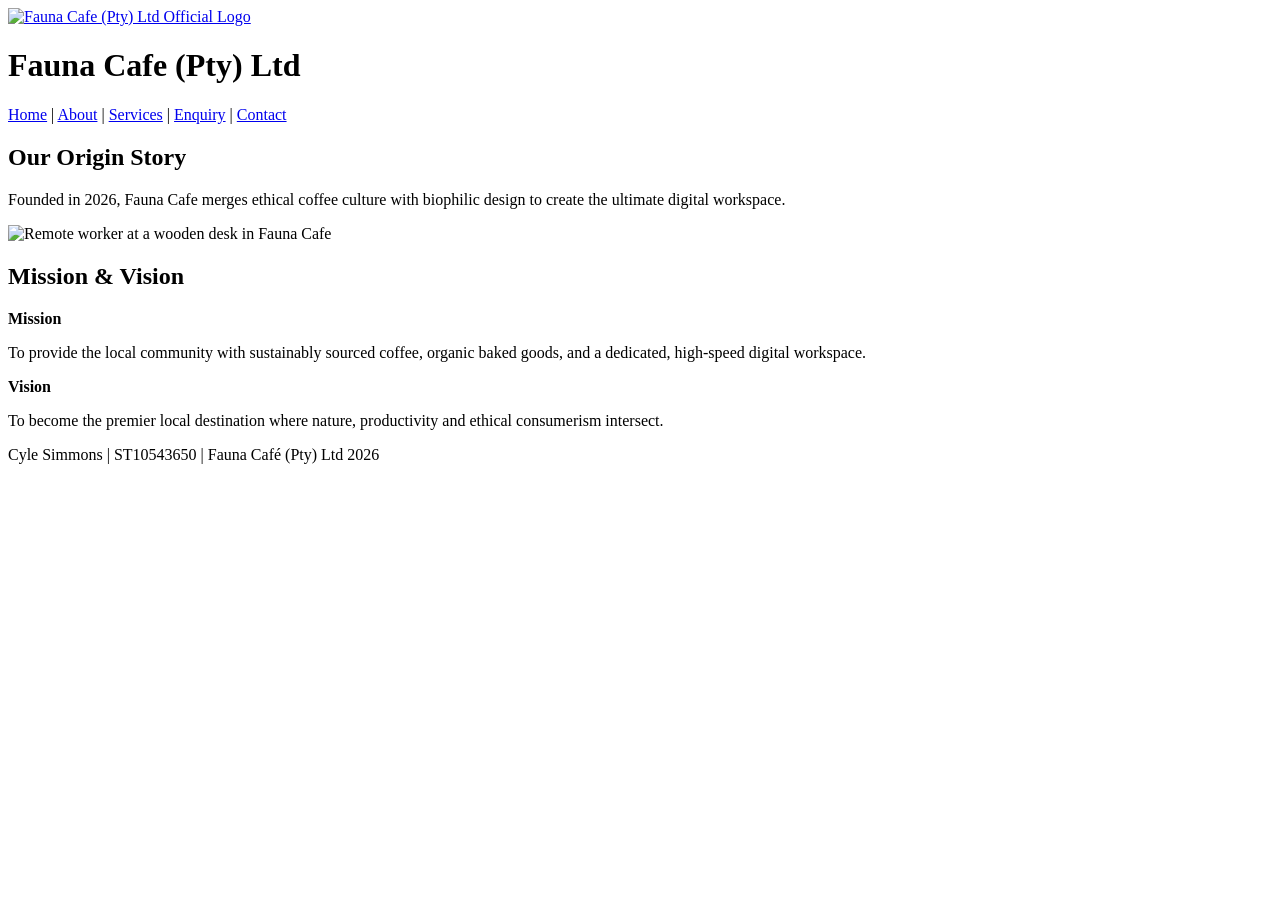
==== about.html @ 8f5383f9 "Assignment Part 1  - HTML Structure Initial Commit" ====
<!DOCTYPE html>
<html lang="en">



<head>
    <meta charset="UTF-8">
    <meta name="viewport" content="width=device-width, initial-scale=1.0">
    <title>About Us - Fauna Cafe</title>
</head>



<body>

    <header>

        <!-- Interactive Logo -->

        <a href="index.html">
            <img src="images/logo.png" alt="Fauna Cafe (Pty) Ltd Official Logo" width="120" height="100">
        </a>

        <h1>Fauna Cafe (Pty) Ltd</h1>

        <nav>
            
            <a href="index.html">Home</a> | 
            <a href="about.html">About</a> | 
            <a href="services.html">Services</a> | 
            <a href="enquiry.html">Enquiry</a> | 
            <a href="contact.html">Contact</a>
        </nav>

    </header>



    <main>

        <article>

            <h2>Our Origin Story</h2>

            <p>Founded in 2026, Fauna Cafe merges ethical coffee culture with biophilic design to create the ultimate digital workspace.</p>

            <img src="images/workspace.jpg" alt="Remote worker at a wooden desk in Fauna Cafe" width="600" height="400">

        </article>


        <section>
            <h2>Mission & Vision</h2>
            <p><b>Mission</b></p>
            <p>To provide the local community with sustainably sourced coffee, organic baked goods, and a dedicated, high-speed digital workspace.</p>
            <p><b>Vision</b></p>
            <p>To become the premier local destination where nature, productivity and ethical consumerism intersect.</p>
        </section>


    </main>

    <footer>

        <p>Cyle Simmons | ST10543650 | Fauna Café (Pty) Ltd 2026</p>

    </footer>
</body>
</html>
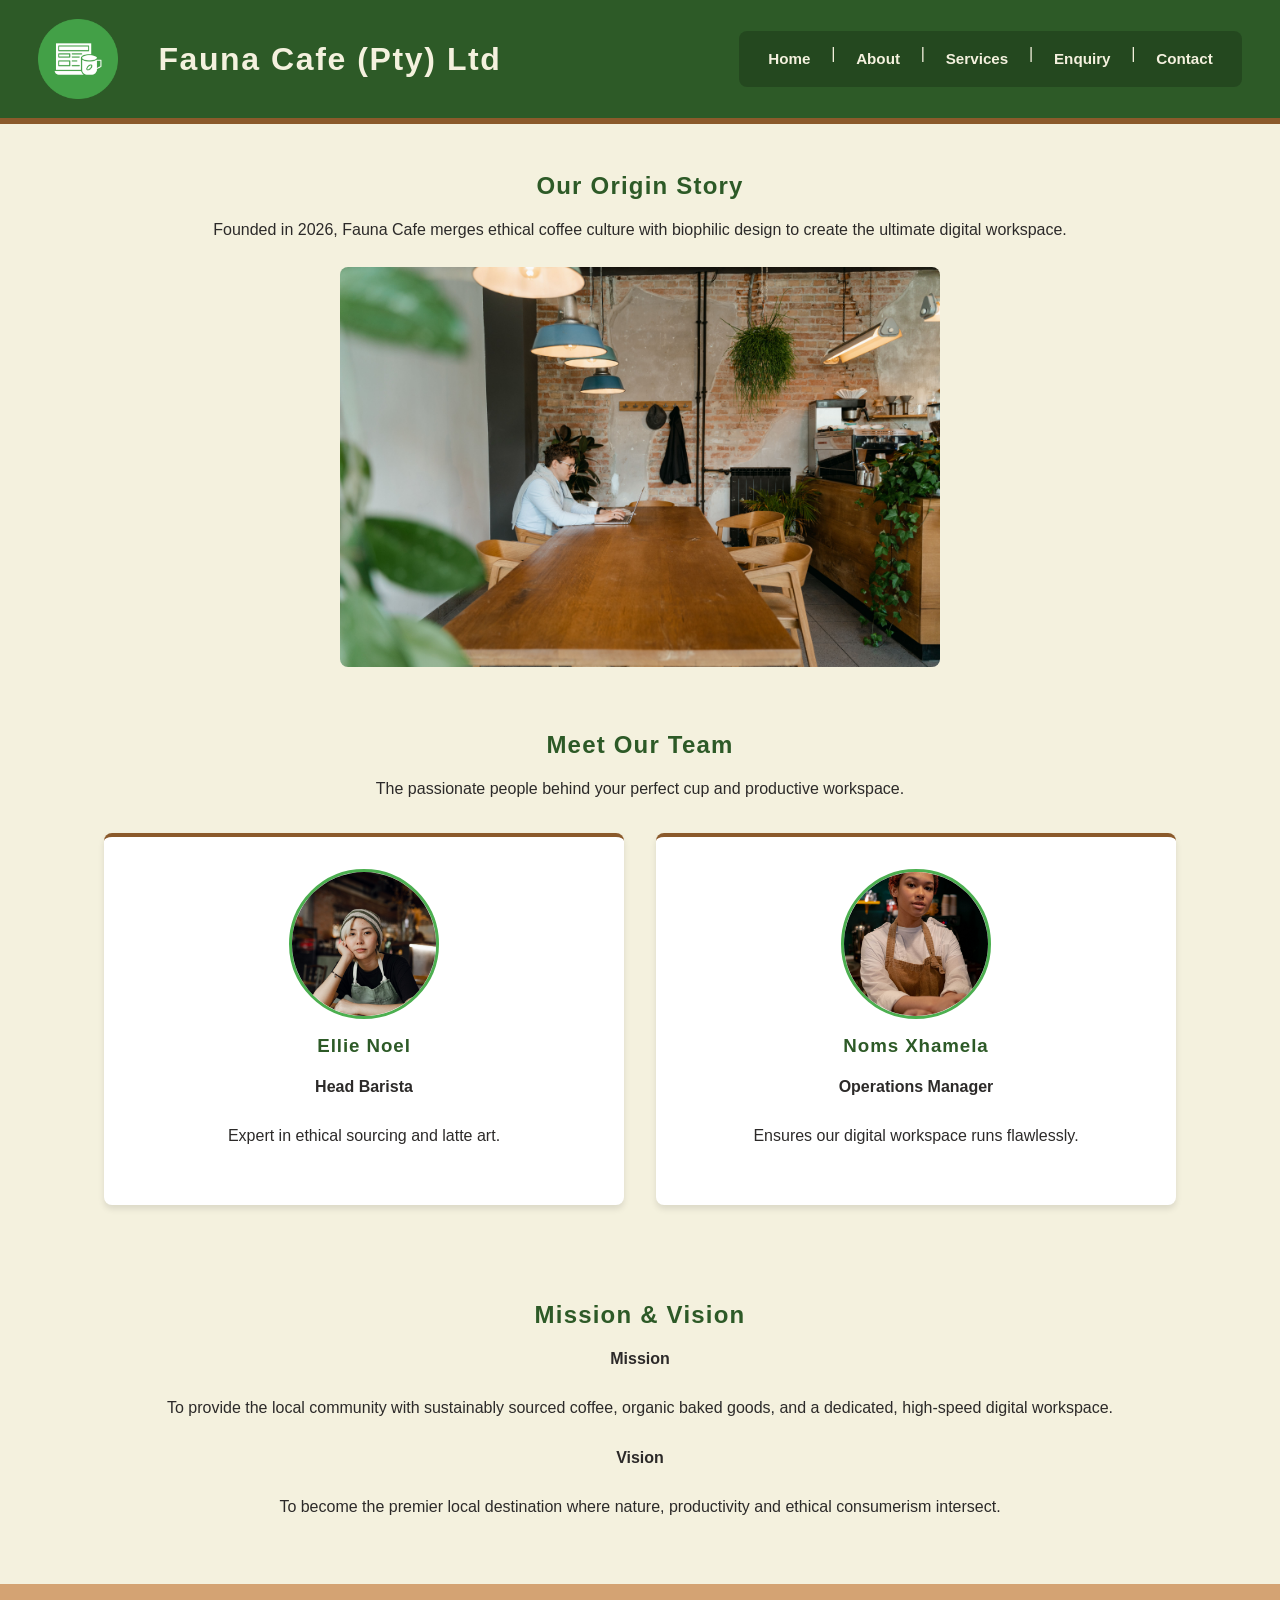
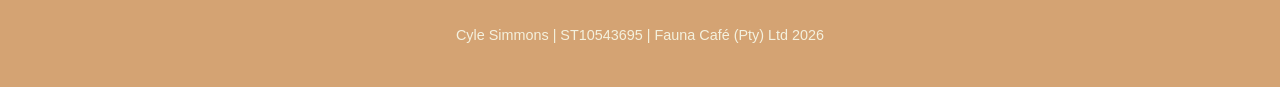
==== commit 14606de3: "Add files via upload Part 2 layout, CSS, and documentation" ====
--- a/about.html
+++ b/about.html
@@ -7,9 +7,12 @@
     <meta charset="UTF-8">
     <meta name="viewport" content="width=device-width, initial-scale=1.0">
     <title>About Us - Fauna Cafe</title>
+
+    <link rel="stylesheet" href="styles.css">
+    
 </head>
 
-
+<!-- Body content for the About Us page -->
 
 <body>
 
@@ -22,6 +25,8 @@
         </a>
 
         <h1>Fauna Cafe (Pty) Ltd</h1>
+        
+        <!-- Navigation links for site-wide accessibility -->
 
         <nav>
             
@@ -34,7 +39,7 @@
 
     </header>
 
-
+<!-- Main content area for the About Us page -->
 
     <main>
 
@@ -45,6 +50,43 @@
             <p>Founded in 2026, Fauna Cafe merges ethical coffee culture with biophilic design to create the ultimate digital workspace.</p>
 
             <img src="images/workspace.jpg" alt="Remote worker at a wooden desk in Fauna Cafe" width="600" height="400">
+
+            <!-- Staff Profiles Section (Amended) -->
+
+        <section id="staff-profiles">
+
+            <h2>Meet Our Team</h2>
+
+            <p>The passionate people behind your perfect cup and productive workspace.</p>
+            
+            <div class="team-grid">
+
+                <article class="staff-card">
+                    
+                    <img src="images/staff_1.jpg" alt="Ellie Noel - Head Barista" width="150" height="150">
+
+                    <h3>Ellie Noel</h3>
+
+                    <p><strong>Head Barista</strong></p>
+
+                    <p>Expert in ethical sourcing and latte art.</p>
+
+                </article>
+
+                <article class="staff-card">
+
+                    <img src="images/staff_2.jpg" alt="Noms Xhamela - Operations Manager" width="150" height="150">
+
+                    <h3>Noms Xhamela</h3>
+
+                    <p><strong>Operations Manager</strong></p>
+
+                    <p>Ensures our digital workspace runs flawlessly.</p>
+
+                </article>
+            </div>
+
+        </section>
 
         </article>
 
@@ -62,7 +104,7 @@
 
     <footer>
 
-        <p>Cyle Simmons | ST10543650 | Fauna Café (Pty) Ltd 2026</p>
+        <p>Cyle Simmons | ST10543695 | Fauna Café (Pty) Ltd 2026</p>
 
     </footer>
 </body>
--- a/styles.css
+++ b/styles.css
@@ -0,0 +1,556 @@
+/* FAUNA CAFE - STYLESHEET
+   WEDE5020 Assignment Part 2 : Visual Layout & Interactive Design */
+
+/* Core variables for consistent theme scaling and coloring */
+
+:root {
+    --forest-green: #2d5a27;
+    --leaf-light: #4caf50;
+    --earth-dark: #2c2a29;
+    --earth-brown: #D4A373;
+    --warm-cream: #F4F1DE;
+    --wood-accent: #8b5a2b;
+    --shadow-light: rgba(0, 0, 0, 0.1);
+    --shadow-focus: rgba(76, 175, 80, 0.5);
+}
+
+/* Universal reset for consistency across browsers */
+
+* {
+    margin: 0;
+    padding: 0;
+    box-sizing: border-box;
+}
+
+/* Body content for all pages */
+
+body {
+    font-family: 'Aptos', Tahoma, Geneva, Verdana, sans-serif;
+    background-color: var(--warm-cream);
+    color: var(--earth-dark);
+    line-height: 1.6;
+    font-size: 1rem; /* Relative unit baseline */
+}
+
+/* Responsive image handling for all pages */
+
+img {
+    max-width: 100%;
+    height: auto;
+    display: block;
+    border-radius: 0.5rem; 
+}
+
+/* Typography styles for headings */
+
+h1, h2, h3 {
+    font-weight: 700;
+    line-height: 1.2;
+    letter-spacing: 0.05em;
+    margin-bottom: 1rem;
+    color: var(--forest-green);
+    text-align: center; 
+}
+
+/* Centers standard paragraphs inside the main content area */
+
+main p {
+    text-align: center;
+    margin-bottom: 1.5rem;
+}
+
+/* Bullet points and numbered lists stay left-aligned for readability */
+
+ul, ol {
+    text-align: left;
+    margin-bottom: 1.5rem;
+    padding-left: 2rem; 
+}
+
+/* ANIMATIONS & INTERACTIVE EFFECTS */
+
+/* Fade-in animation for page load */
+
+@keyframes fadeInUp {
+    from {
+        opacity: 0;
+        transform: translateY(30px);
+    }
+    to {
+        opacity: 1;
+        transform: translateY(0);
+    }
+}
+
+main {
+    animation: fadeInUp 0.8s ease-out forwards;
+}
+
+/* 3D Pop-Out effect for Biophilic Cards */
+
+#biophilic-workspace article {
+    background: white;
+    padding: 2rem;
+    border-radius: 0.8rem;
+    box-shadow: 0 4px 10px var(--shadow-light);
+    border-top: 5px solid var(--leaf-light);
+    text-align: center;
+    transition: transform 0.4s cubic-bezier(0.175, 0.885, 0.32, 1.275), 
+                box-shadow 0.4s ease, 
+                border-color 0.3s ease;
+    cursor: pointer;
+}
+
+#biophilic-workspace article:hover {
+    transform: translateY(-15px) scale(1.03);
+    box-shadow: 0 20px 40px rgba(45, 90, 39, 0.2);
+    border-top: 5px solid var(--forest-green);
+    z-index: 10;
+}
+
+/* Center images on Index (Hero) and About pages (Was an issue)*/
+
+#hero picture,
+#hero img,
+main article img {
+    margin-left: auto;
+    margin-right: auto;
+    display: block;
+}
+
+/* HEADER & NAVIGATION */
+
+/* Header structure for all pages */
+
+header {
+    background-color: var(--forest-green);
+    color: var(--warm-cream);
+    padding: 1.2rem 3%;
+    border-bottom: 0.4rem solid var(--wood-accent);
+    
+    /* Grid layout: Column 1 (Logo), Column 2 (Title), Column 3 (Navigation) */
+    display: grid;
+    grid-template-columns: auto 1fr auto;
+    align-items: center;
+    gap: 1.5rem;
+}
+
+/* Container holding the logo image */
+
+header > a {
+    display: flex;
+    align-items: center;
+    text-decoration: none;
+}
+
+header img {
+    height: 80px; 
+    width: auto;
+}
+
+header h1 {
+    color: var(--warm-cream);
+    font-size: 2rem;
+    margin: 0 0 0 1rem;
+    text-align: left;
+}
+
+/* Navigation layout as per the wireframe */
+
+nav {
+    background-color: rgba(0, 0, 0, 0.2);
+    padding: 0.6rem 1rem;
+    border-radius: 0.5rem;
+    display: flex;
+    flex-wrap: wrap;
+    justify-content: center;
+    gap: 0.5rem;
+}
+
+nav a {
+    color: var(--warm-cream);
+    text-decoration: none;
+    font-weight: bold;
+    padding: 0.4rem 0.8rem;
+    transition: background-color 0.3s ease, transform 0.2s ease;
+    border-radius: 0.3rem;
+    font-size: 0.95rem;
+}
+
+nav a:hover {
+    background-color: var(--leaf-light);
+    transform: translateY(-2px);
+}
+
+nav a:focus {
+    outline: 2px solid var(--warm-cream);
+    outline-offset: 2px;
+    background-color: var(--leaf-light);
+}
+
+nav a:active {
+    background-color: var(--wood-accent);
+    transform: translateY(0);
+}
+
+/* MAIN CONTENT LAYOUT */
+
+main {
+    max-width: 1200px;
+    margin: 3rem auto;
+    padding: 0 5%; 
+}
+
+section, article {
+    margin-bottom: 3rem;
+}
+
+/* HOME PAGE SPECIFIC STYLES */
+
+#hero {
+    text-align: center;
+}
+
+#hero img {
+    width: 100%;
+    max-height: 50vh;
+    object-fit: cover;
+    margin-bottom: 2rem;
+    box-shadow: 0 4px 15px var(--shadow-light);
+}
+
+#biophilic-workspace div {
+    text-align: center;
+    display: grid;
+    grid-template-columns: repeat(3, 1fr);
+    gap: 2rem;
+    margin-top: 2rem;
+}
+
+#biophilic-workspace article {
+    background: white;
+    padding: 2rem;
+    border-radius: 0.5rem;
+    box-shadow: 0 4px 6px var(--shadow-light);
+    border-top: 4px solid var(--leaf-light);
+    text-align: center;
+    transition: box-shadow 0.3s ease;
+}
+
+#biophilic-workspace article:hover {
+    box-shadow: 0 8px 15px var(--shadow-light);
+}
+
+#biophilic-workspace article img {
+    margin: 0 auto 1rem auto;
+    width: 3.125rem; 
+}
+
+#featured-offerings ol {
+    margin-left: 2rem;
+    margin-top: 1.5rem;
+}
+
+#featured-offerings li {
+    margin-bottom: 1rem;
+    padding-left: 0.5rem;
+}
+
+/* ABOUT PAGE SPECIFIC STYLES */
+
+#staff-profiles {
+    margin-top: 4rem;
+}
+
+.team-grid {
+    display: grid;
+    grid-template-columns: repeat(2, 1fr); /* 2 columns on desktop/tablet */
+    gap: 2rem;
+    margin-top: 2rem;
+}
+
+.staff-card {
+    background: white;
+    padding: 2rem;
+    border-radius: 0.5rem;
+    box-shadow: 0 4px 6px var(--shadow-light);
+    border-top: 4px solid var(--wood-accent);
+    text-align: center;
+    transition: transform 0.3s ease;
+}
+
+.staff-card:hover {
+    transform: translateY(-5px);
+    box-shadow: 0 8px 15px var(--shadow-light);
+}
+
+.staff-card img {
+    width: 150px;
+    height: 150px;
+    border-radius: 50%; 
+    object-fit: cover;
+    margin: 0 auto 1rem auto;
+    border: 3px solid var(--leaf-light);
+}
+
+/* SERVICES PAGE SPECIFIC STYLES */
+
+.services-gallery {
+    display: flex;
+    justify-content: center;
+    gap: 2rem;
+    margin-bottom: 3rem;
+}
+
+.services-gallery img {
+    max-width: 45%;
+    box-shadow: 0 4px 10px var(--shadow-light);
+}
+
+table {
+    width: 100%;
+    border-collapse: collapse;
+    margin-top: 2rem;
+    box-shadow: 0 4px 6px var(--shadow-light);
+    background-color: white;
+}
+
+caption {
+    font-size: 1.2rem;
+    font-weight: bold;
+    margin-bottom: 1rem;
+    color: var(--wood-accent);
+}
+
+th, td {
+    padding: 1.2rem;
+    text-align: left;
+    border: 1px solid #ddd;
+}
+
+th {
+    background-color: var(--forest-green);
+    color: white;
+    font-weight: bold;
+}
+
+tbody tr:nth-child(even) {
+    background-color: rgba(76, 175, 80, 0.05);
+}
+
+tbody tr:hover {
+    background-color: rgba(139, 90, 43, 0.1);
+}
+
+/* ENQUIRY PAGE SPECIFIC STYLES */
+
+form {
+    background: white;
+    padding: 2.5rem;
+    border-radius: 0.5rem;
+    box-shadow: 0 4px 15px var(--shadow-light);
+    margin-top: 2rem;
+}
+
+fieldset {
+    border: 2px solid var(--forest-green);
+    border-radius: 0.5rem;
+    padding: 1.5rem;
+    margin-bottom: 2rem;
+}
+
+legend {
+    font-weight: bold;
+    color: var(--forest-green);
+    padding: 0 0.8rem;
+    font-size: 1.1rem;
+}
+
+input[type="text"],
+input[type="email"],
+input[type="tel"],
+input[type="date"],
+select,
+textarea {
+    width: 100%;
+    padding: 0.8rem;
+    margin-top: 0.5rem;
+    border: 1px solid #ccc;
+    border-radius: 0.3rem;
+    font-family: inherit;
+    font-size: 1rem;
+    transition: border-color 0.3s, box-shadow 0.3s;
+}
+
+input:focus, select:focus, textarea:focus {
+    outline: none;
+    border-color: var(--leaf-light);
+    box-shadow: 0 0 8px var(--shadow-focus);
+}
+
+input[type="radio"],
+input[type="checkbox"] {
+    margin-right: 0.5rem;
+    margin-top: 1rem;
+    transform: scale(1.2);
+}
+
+input[type="submit"],
+input[type="reset"] {
+    background-color: var(--forest-green);
+    color: white;
+    border: none;
+    padding: 1rem 2rem;
+    font-size: 1.1rem;
+    border-radius: 0.3rem;
+    cursor: pointer;
+    font-weight: bold;
+    transition: background-color 0.3s, transform 0.1s;
+    margin-right: 1rem;
+    margin-top: 1rem;
+}
+
+input[type="reset"] {
+    background-color: var(--wood-accent);
+}
+
+input[type="submit"]:hover,
+input[type="reset"]:hover {
+    background-color: var(--leaf-light);
+    box-shadow: 0 4px 8px var(--shadow-light);
+}
+
+input[type="submit"]:active,
+input[type="reset"]:active {
+    transform: scale(0.98);
+}
+
+input[type="submit"]:focus,
+input[type="reset"]:focus {
+    outline: 3px solid var(--earth-dark);
+    outline-offset: 2px;
+}
+
+/* CONTACT PAGE SPECIFIC STYLES */
+
+.contact-layout {
+    display: grid;
+    grid-template-columns: 1fr 1fr;
+    grid-template-areas: 
+        "header header"
+        "details map";
+    gap: 2rem;
+    align-items: start;
+}
+
+.contact-header { grid-area: header; }
+.contact-details { grid-area: details; }
+.contact-map { grid-area: map; }
+
+.contact-container {
+    display: flex;
+    justify-content: space-between;
+    gap: 3rem;
+}
+
+address {
+    font-style: normal;
+    background: white;
+    padding: 1.5rem;
+    border-left: 4px solid var(--wood-accent);
+    margin: 1.5rem 0;
+    box-shadow: 0 2px 5px var(--shadow-light);
+}
+
+address strong {
+    color: var(--forest-green);
+}
+
+iframe {
+    width: 100%;
+    border-radius: 0.5rem;
+    box-shadow: 0 4px 10px var(--shadow-light);
+}
+
+/* FOOTER STYLING */
+
+footer {
+    text-align: center;
+    padding: 2.5rem;
+    background-color: var(--earth-brown);
+    color: var(--warm-cream);
+    margin-top: 4rem;
+    font-size: 0.9rem;
+}
+
+/* Small Mobile Breakpoint (600px and down) */
+
+@media (max-width: 600px) {
+    
+    /* 1. Scales down all typography globally based on relative 'rem' units */
+
+    body {
+        font-size: 0.9rem; 
+    }
+
+    /* 2. Adjusts list padding for better readability on small screens */
+
+    ul, ol {
+        padding-left: 1.2rem;
+    }
+    
+    #featured-offerings ol {
+        margin-left: 0;
+    }
+
+    /* 3. Stacks the header and navigation vertically */
+
+    nav {
+        flex-direction: column;
+    }
+
+    /* 4. Stacks biophilic workspace cards into a single column for mobile */
+
+    #biophilic-workspace div {
+        grid-template-columns: 1fr;
+    }
+
+    /* 5. Stacks team member cards into a single column for mobile */
+    .team-grid {
+        grid-template-columns: 1fr;
+    }
+
+    /* 6. Stacks the coffee art image and text into a single column for mobile */
+
+    .services-gallery {
+        flex-direction: column;
+        align-items: center;
+    }
+
+    .services-gallery img {
+        max-width: 100%;
+    }
+
+    /* 7. Form padding and button widths for better mobile usability */
+    
+    form {
+        padding: 1.2rem;
+    }
+
+    input[type="submit"],
+    input[type="reset"] {
+        width: 100%;
+        margin-right: 0;
+        margin-bottom: 1rem;
+    }
+    
+    /* 8. Tables are scrollable horizontally on small screens to prevent overflow issues */
+
+    table {
+        display: block;
+        overflow-x: auto;
+        white-space: nowrap;
+        font-size: 0.85rem; /* Shrinks table text slightly more to fit better */
+    }
+}
+/* Cyle Simmons | ST10543695 | Fauna Cafe (Pty) Ltd 2026 */
